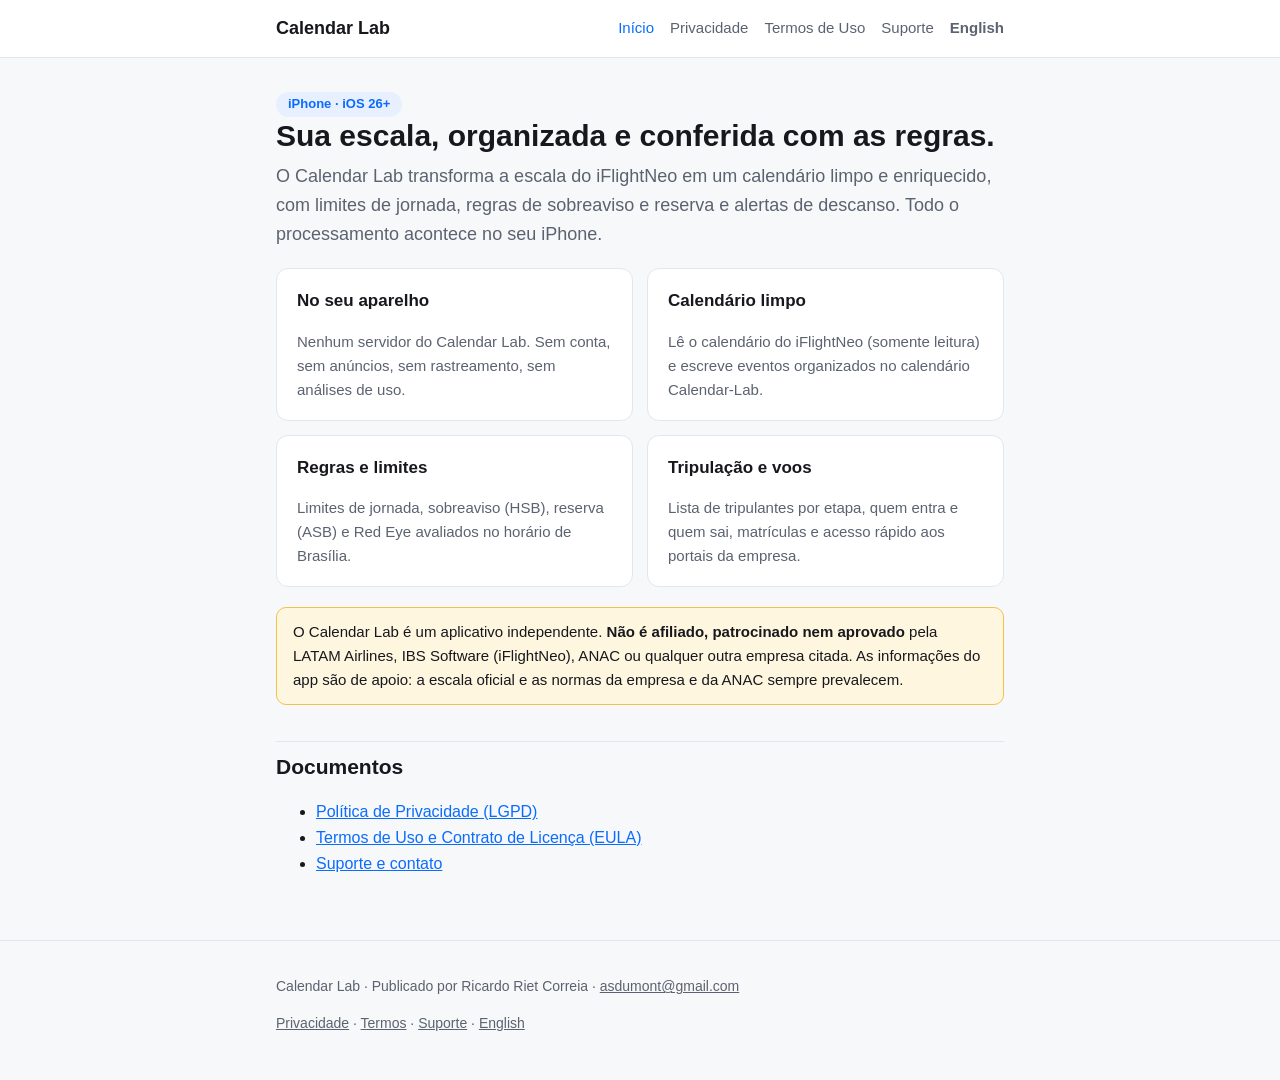
==== index.html @ 82b66d8c "feat: public site with LGPD privacy policy, terms/EULA and support (pt-BR + en) Co-Authored-By: Clau" ====
<!doctype html>
<html lang="pt-BR">
<head>
  <meta charset="utf-8">
  <meta name="viewport" content="width=device-width, initial-scale=1">
  <title>Calendar Lab</title>
  <meta name="description" content="Calendar Lab: companheiro de escala para Comandantes da LATAM Airlines Brasil. Processamento 100% no aparelho.">
  <link rel="alternate" hreflang="en" href="en/">
  <link rel="stylesheet" href="assets/style.css">
</head>
<body>
  <header class="site">
    <div class="wrap">
      <a class="brand" href="./">Calendar Lab</a>
      <nav class="site">
        <a href="./" aria-current="page">Início</a>
        <a href="privacidade.html">Privacidade</a>
        <a href="termos.html">Termos de Uso</a>
        <a href="suporte.html">Suporte</a>
        <a class="lang" href="en/" hreflang="en" lang="en">English</a>
      </nav>
    </div>
  </header>

  <main class="wrap">
    <span class="pill">iPhone · iOS 26+</span>
    <h1>Sua escala, organizada e conferida com as regras.</h1>
    <p class="lead">O Calendar Lab transforma a escala do iFlightNeo em um calendário limpo e enriquecido, com limites de jornada, regras de sobreaviso e reserva e alertas de descanso. Todo o processamento acontece no seu iPhone.</p>

    <div class="grid">
      <div class="card">
        <h3>No seu aparelho</h3>
        <p>Nenhum servidor do Calendar Lab. Sem conta, sem anúncios, sem rastreamento, sem análises de uso.</p>
      </div>
      <div class="card">
        <h3>Calendário limpo</h3>
        <p>Lê o calendário do iFlightNeo (somente leitura) e escreve eventos organizados no calendário Calendar-Lab.</p>
      </div>
      <div class="card">
        <h3>Regras e limites</h3>
        <p>Limites de jornada, sobreaviso (HSB), reserva (ASB) e Red Eye avaliados no horário de Brasília.</p>
      </div>
      <div class="card">
        <h3>Tripulação e voos</h3>
        <p>Lista de tripulantes por etapa, quem entra e quem sai, matrículas e acesso rápido aos portais da empresa.</p>
      </div>
    </div>

    <p class="notice">O Calendar Lab é um aplicativo independente. <strong>Não é afiliado, patrocinado nem aprovado</strong> pela LATAM Airlines, IBS Software (iFlightNeo), ANAC ou qualquer outra empresa citada. As informações do app são de apoio: a escala oficial e as normas da empresa e da ANAC sempre prevalecem.</p>

    <h2>Documentos</h2>
    <ul>
      <li><a href="privacidade.html">Política de Privacidade (LGPD)</a></li>
      <li><a href="termos.html">Termos de Uso e Contrato de Licença (EULA)</a></li>
      <li><a href="suporte.html">Suporte e contato</a></li>
    </ul>
  </main>

  <footer class="site">
    <div class="wrap">
      <p>Calendar Lab · Publicado por Ricardo Riet Correia · <a href="mailto:asdumont@gmail.com">asdumont@gmail.com</a></p>
      <p><a href="privacidade.html">Privacidade</a> · <a href="termos.html">Termos</a> · <a href="suporte.html">Suporte</a> · <a href="en/" hreflang="en">English</a></p>
    </div>
  </footer>
</body>
</html>
---- assets/style.css ----
/* Calendar Lab public site — shared styles for every page (PT and EN). */

:root {
  --bg: #f7f8fa;
  --surface: #ffffff;
  --text: #16181d;
  --muted: #5b6270;
  --border: #e3e6ec;
  --accent: #0a6cff;
  --accent-soft: #e8f0ff;
  --warn-bg: #fff6e0;
  --warn-border: #f0c24b;
}

@media (prefers-color-scheme: dark) {
  :root {
    --bg: #0f1115;
    --surface: #171a20;
    --text: #e8eaee;
    --muted: #9aa1ad;
    --border: #2a2f38;
    --accent: #5b9dff;
    --accent-soft: #1b2638;
    --warn-bg: #2d2615;
    --warn-border: #8a6d1f;
  }
}

* { box-sizing: border-box; }

body {
  margin: 0;
  background: var(--bg);
  color: var(--text);
  font: 16px/1.6 -apple-system, BlinkMacSystemFont, "SF Pro Text", "Segoe UI", Roboto, Helvetica, Arial, sans-serif;
  -webkit-text-size-adjust: 100%;
}

a { color: var(--accent); }

header.site {
  background: var(--surface);
  border-bottom: 1px solid var(--border);
}

header.site .wrap {
  display: flex;
  flex-wrap: wrap;
  align-items: center;
  justify-content: space-between;
  gap: 8px 20px;
  padding-top: 14px;
  padding-bottom: 14px;
}

.brand {
  font-weight: 700;
  font-size: 18px;
  color: var(--text);
  text-decoration: none;
}

nav.site { display: flex; flex-wrap: wrap; gap: 4px 16px; font-size: 15px; }
nav.site a { color: var(--muted); text-decoration: none; }
nav.site a:hover, nav.site a[aria-current="page"] { color: var(--accent); }
nav.site .lang { font-weight: 600; }

.wrap { max-width: 760px; margin: 0 auto; padding-left: 16px; padding-right: 16px; }

main { padding-top: 32px; padding-bottom: 48px; }

h1 { font-size: 30px; line-height: 1.25; margin: 0 0 8px; }
h2 { font-size: 21px; margin: 36px 0 8px; padding-top: 8px; border-top: 1px solid var(--border); }
h3 { font-size: 17px; margin: 22px 0 6px; }

.lead { font-size: 18px; color: var(--muted); margin-top: 0; }
.meta { color: var(--muted); font-size: 14px; }

.card {
  background: var(--surface);
  border: 1px solid var(--border);
  border-radius: 12px;
  padding: 18px 20px;
  margin: 16px 0;
}

.grid { display: grid; grid-template-columns: repeat(auto-fit, minmax(min(100%, 300px), 1fr)); gap: 14px; margin: 20px 0; }
.grid .card { margin: 0; }
.grid .card h3 { margin-top: 0; }
.grid .card p { margin-bottom: 0; color: var(--muted); font-size: 15px; }

.notice {
  background: var(--warn-bg);
  border: 1px solid var(--warn-border);
  border-radius: 10px;
  padding: 12px 16px;
  font-size: 15px;
}

.pill {
  display: inline-block;
  background: var(--accent-soft);
  color: var(--accent);
  border-radius: 999px;
  padding: 2px 12px;
  font-size: 13px;
  font-weight: 600;
}

table { width: 100%; border-collapse: collapse; font-size: 15px; margin: 12px 0; }
th, td { text-align: left; vertical-align: top; padding: 8px 10px; border-bottom: 1px solid var(--border); }
th { color: var(--muted); font-weight: 600; }
.table-scroll { overflow-x: auto; }

footer.site {
  border-top: 1px solid var(--border);
  color: var(--muted);
  font-size: 14px;
  padding-top: 20px;
  padding-bottom: 32px;
}
footer.site a { color: var(--muted); }
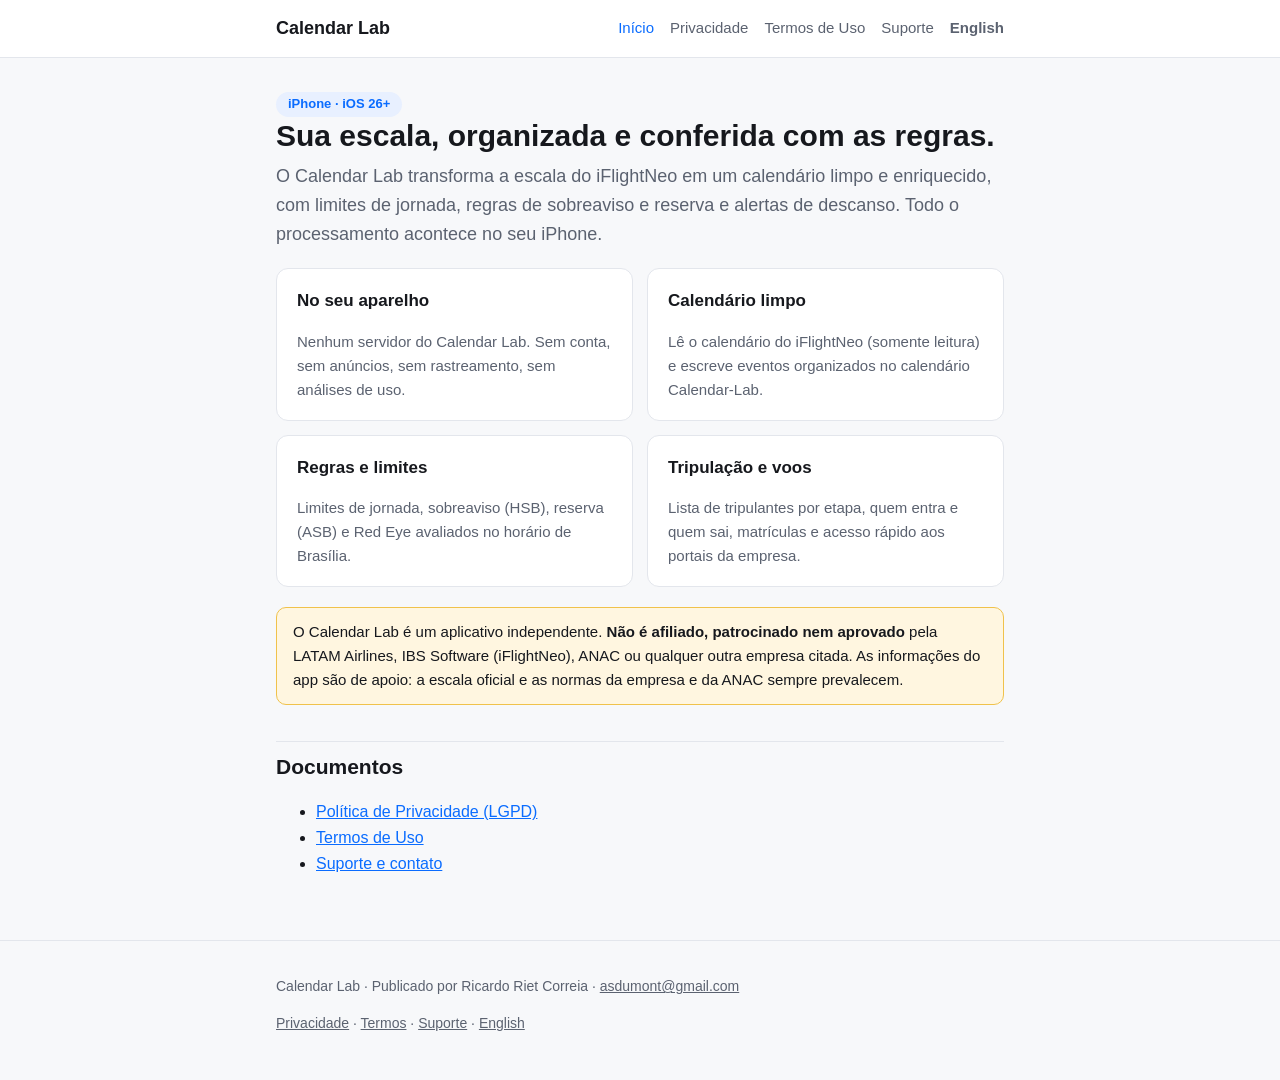
==== commit 50ba117e: "feat: Terms of Use supplementing Apple's Standard EULA; email-only contact Co-Authored-By: Claude Op" ====
--- a/index.html
+++ b/index.html
@@ -51,7 +51,7 @@
     <h2>Documentos</h2>
     <ul>
       <li><a href="privacidade.html">Política de Privacidade (LGPD)</a></li>
-      <li><a href="termos.html">Termos de Uso e Contrato de Licença (EULA)</a></li>
+      <li><a href="termos.html">Termos de Uso</a></li>
       <li><a href="suporte.html">Suporte e contato</a></li>
     </ul>
   </main>
